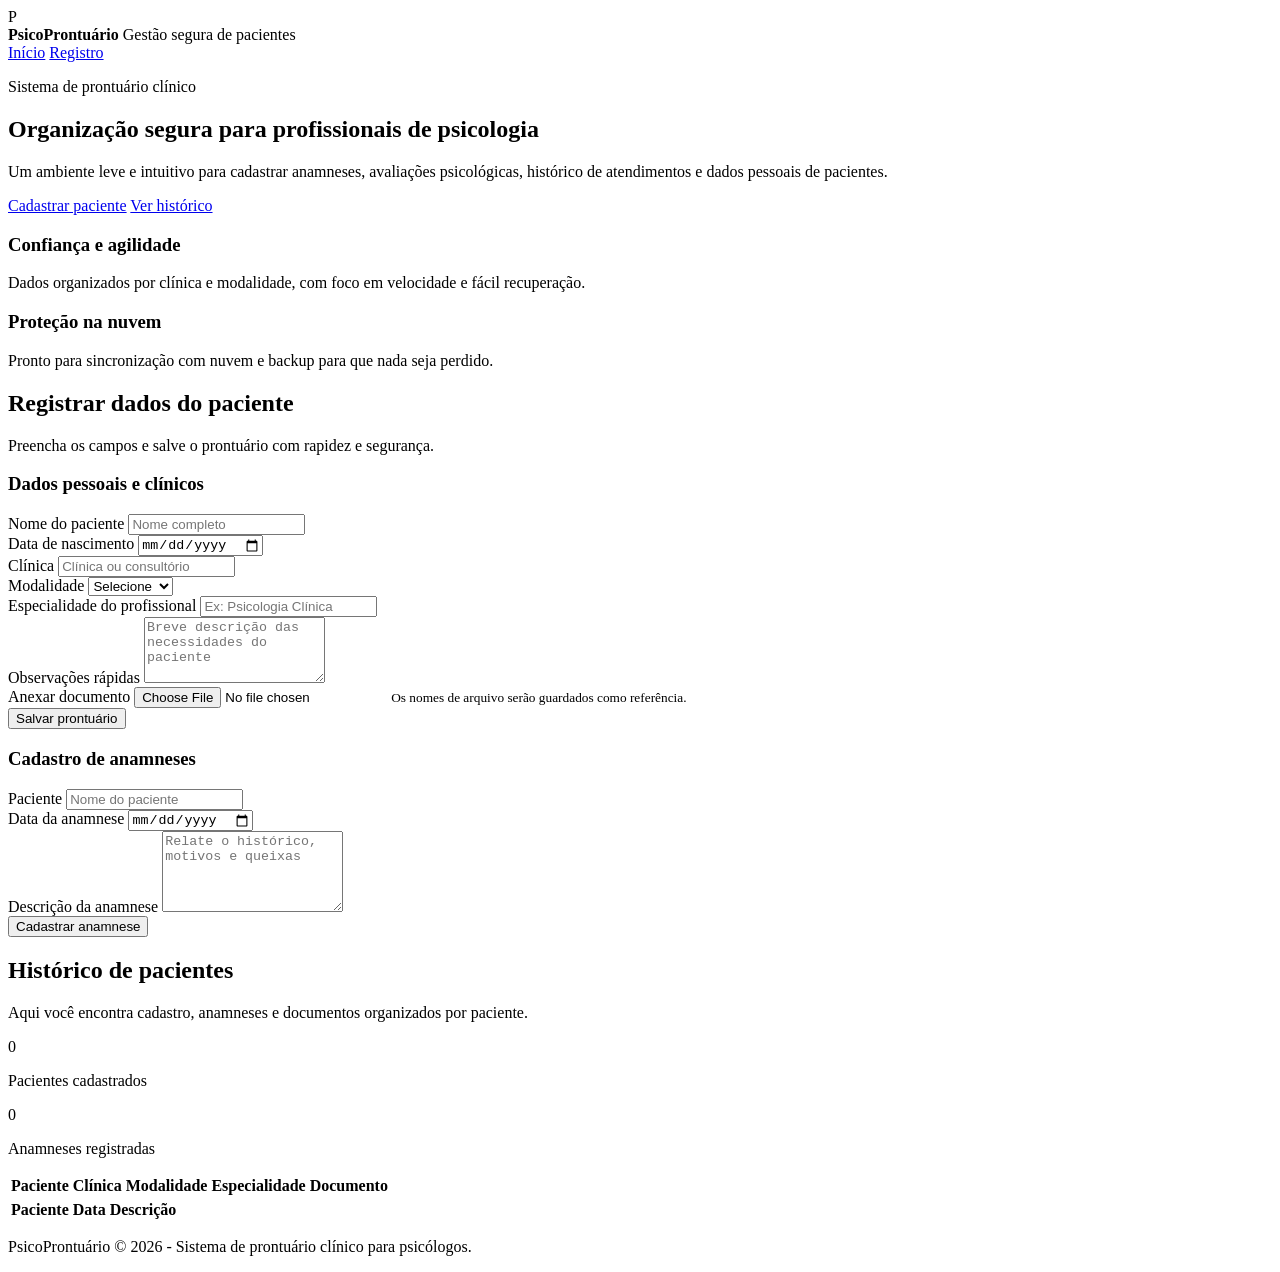
==== index.html @ a4d18a3f "Add initial HTML structure for psychological record system" ====
<!DOCTYPE html>
<html lang="pt-BR">
<head>
    <meta charset="UTF-8" />
    <meta name="viewport" content="width=device-width, initial-scale=1.0" />
    <title>Prontuário Psicológico</title>
    <link rel="stylesheet" href="style.css" />
    <script defer src="script.js"></script>
</head>
<body>
    <div class="page-frame">
        <header class="topbar">
            <div class="brand">
                <div class="logo-mark">P</div>
                <div>
                    <strong>PsicoProntuário</strong>
                    <span>Gestão segura de pacientes</span>
                </div>
            </div>
            <nav class="main-nav">
                <a href="#inicio">Início</a>
                <a href="#registro">Registro</a>
            </nav>
        </header>

        <main>
            <section class="hero" id="inicio">
                <div class="hero-copy">
                    <p class="eyebrow">Sistema de prontuário clínico</p>
                    <h1>Organização segura para profissionais de psicologia</h1>
                    <p>Um ambiente leve e intuitivo para cadastrar anamneses, avaliações psicológicas, histórico de atendimentos e dados pessoais de pacientes.</p>
                    <div class="hero-actions">
                        <a href="#registro" class="btn btn-primary">Cadastrar paciente</a>
                        <a href="#historico" class="btn btn-secondary">Ver histórico</a>
                    </div>
                </div>
                <div class="hero-panel">
                    <div class="panel-card">
                        <h3>Confiança e agilidade</h3>
                        <p>Dados organizados por clínica e modalidade, com foco em velocidade e fácil recuperação.</p>
                    </div>
                    <div class="panel-card highlight">
                        <h3>Proteção na nuvem</h3>
                        <p>Pronto para sincronização com nuvem e backup para que nada seja perdido.</p>
                    </div>
                </div>
            </section>

            <section class="record" id="registro">
                <div class="section-header">
                    <h2>Registrar dados do paciente</h2>
                    <p>Preencha os campos e salve o prontuário com rapidez e segurança.</p>
                </div>
                <div class="record-grid">
                    <form id="patient-form" class="record-form">
                        <h3>Dados pessoais e clínicos</h3>
                        <div class="field-row">
                            <label>Nome do paciente</label>
                            <input type="text" id="patient-name" placeholder="Nome completo" required />
                        </div>
                        <div class="field-row">
                            <label>Data de nascimento</label>
                            <input type="date" id="patient-birth" required />
                        </div>
                        <div class="field-row">
                            <label>Clínica</label>
                            <input type="text" id="patient-clinic" placeholder="Clínica ou consultório" required />
                        </div>
                        <div class="field-row split">
                            <div>
                                <label>Modalidade</label>
                                <select id="patient-mode" required>
                                    <option value="">Selecione</option>
                                    <option value="Presencial">Presencial</option>
                                    <option value="Online">Online</option>
                                </select>
                            </div>
                            <div>
                                <label>Especialidade do profissional</label>
                                <input type="text" id="patient-specialty" placeholder="Ex: Psicologia Clínica" required />
                            </div>
                        </div>
                        <div class="field-row">
                            <label>Observações rápidas</label>
                            <textarea id="patient-notes" rows="4" placeholder="Breve descrição das necessidades do paciente"></textarea>
                        </div>
                        <div class="field-row">
                            <label>Anexar documento</label>
                            <input type="file" id="patient-file" />
                            <small>Os nomes de arquivo serão guardados como referência.</small>
                        </div>
                        <button type="submit" class="btn btn-primary">Salvar prontuário</button>
                    </form>

                    <form id="anamnesis-form" class="record-form">
                        <h3>Cadastro de anamneses</h3>
                        <div class="field-row">
                            <label>Paciente</label>
                            <input type="text" id="anamnese-name" placeholder="Nome do paciente" required />
                        </div>
                        <div class="field-row">
                            <label>Data da anamnese</label>
                            <input type="date" id="anamnese-date" required />
                        </div>
                        <div class="field-row">
                            <label>Descrição da anamnese</label>
                            <textarea id="anamnese-notes" rows="5" placeholder="Relate o histórico, motivos e queixas"></textarea>
                        </div>
                        <button type="submit" class="btn btn-secondary">Cadastrar anamnese</button>
                    </form>
                </div>
            </section>

            <section class="history" id="historico">
                <div class="section-header">
                    <h2>Histórico de pacientes</h2>
                    <p>Aqui você encontra cadastro, anamneses e documentos organizados por paciente.</p>
                </div>
                <div class="history-summary">
                    <div class="summary-card">
                        <span class="summary-number" id="summary-patients">0</span>
                        <p>Pacientes cadastrados</p>
                    </div>
                    <div class="summary-card">
                        <span class="summary-number" id="summary-anamneses">0</span>
                        <p>Anamneses registradas</p>
                    </div>
                </div>
                <div class="table-wrap">
                    <table>
                        <thead>
                            <tr>
                                <th>Paciente</th>
                                <th>Clínica</th>
                                <th>Modalidade</th>
                                <th>Especialidade</th>
                                <th>Documento</th>
                            </tr>
                        </thead>
                        <tbody id="patient-table-body">
                        </tbody>
                    </table>
                </div>
                <div class="table-wrap">
                    <table>
                        <thead>
                            <tr>
                                <th>Paciente</th>
                                <th>Data</th>
                                <th>Descrição</th>
                            </tr>
                        </thead>
                        <tbody id="anamnesis-table-body">
                        </tbody>
                    </table>
                </div>
            </section>
        </main>

        <footer>
            <p>PsicoProntuário © 2026 - Sistema de prontuário clínico para psicólogos.</p>
        </footer>
    </div>
</body>
</html>
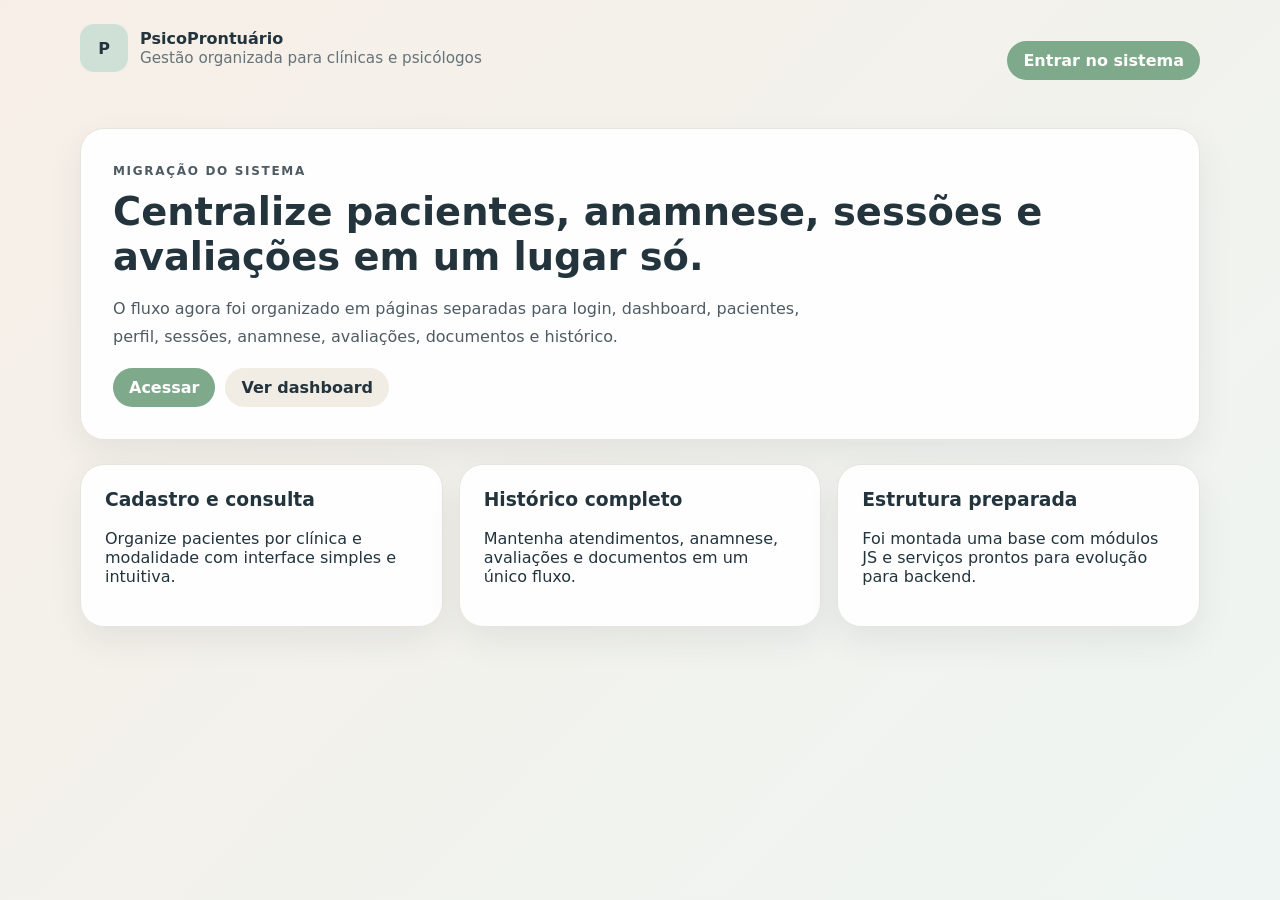
==== commit 45c84394: "Add files via upload" ====
--- a/index.html
+++ b/index.html
@@ -1,165 +1,48 @@
-<!DOCTYPE html>
-<html lang="pt-BR">
-<head>
-    <meta charset="UTF-8" />
-    <meta name="viewport" content="width=device-width, initial-scale=1.0" />
-    <title>Prontuário Psicológico</title>
-    <link rel="stylesheet" href="style.css" />
-    <script defer src="script.js"></script>
-</head>
-<body>
-    <div class="page-frame">
-        <header class="topbar">
-            <div class="brand">
-                <div class="logo-mark">P</div>
-                <div>
-                    <strong>PsicoProntuário</strong>
-                    <span>Gestão segura de pacientes</span>
-                </div>
-            </div>
-            <nav class="main-nav">
-                <a href="#inicio">Início</a>
-                <a href="#registro">Registro</a>
-            </nav>
-        </header>
-
-        <main>
-            <section class="hero" id="inicio">
-                <div class="hero-copy">
-                    <p class="eyebrow">Sistema de prontuário clínico</p>
-                    <h1>Organização segura para profissionais de psicologia</h1>
-                    <p>Um ambiente leve e intuitivo para cadastrar anamneses, avaliações psicológicas, histórico de atendimentos e dados pessoais de pacientes.</p>
-                    <div class="hero-actions">
-                        <a href="#registro" class="btn btn-primary">Cadastrar paciente</a>
-                        <a href="#historico" class="btn btn-secondary">Ver histórico</a>
-                    </div>
-                </div>
-                <div class="hero-panel">
-                    <div class="panel-card">
-                        <h3>Confiança e agilidade</h3>
-                        <p>Dados organizados por clínica e modalidade, com foco em velocidade e fácil recuperação.</p>
-                    </div>
-                    <div class="panel-card highlight">
-                        <h3>Proteção na nuvem</h3>
-                        <p>Pronto para sincronização com nuvem e backup para que nada seja perdido.</p>
-                    </div>
-                </div>
-            </section>
-
-            <section class="record" id="registro">
-                <div class="section-header">
-                    <h2>Registrar dados do paciente</h2>
-                    <p>Preencha os campos e salve o prontuário com rapidez e segurança.</p>
-                </div>
-                <div class="record-grid">
-                    <form id="patient-form" class="record-form">
-                        <h3>Dados pessoais e clínicos</h3>
-                        <div class="field-row">
-                            <label>Nome do paciente</label>
-                            <input type="text" id="patient-name" placeholder="Nome completo" required />
-                        </div>
-                        <div class="field-row">
-                            <label>Data de nascimento</label>
-                            <input type="date" id="patient-birth" required />
-                        </div>
-                        <div class="field-row">
-                            <label>Clínica</label>
-                            <input type="text" id="patient-clinic" placeholder="Clínica ou consultório" required />
-                        </div>
-                        <div class="field-row split">
-                            <div>
-                                <label>Modalidade</label>
-                                <select id="patient-mode" required>
-                                    <option value="">Selecione</option>
-                                    <option value="Presencial">Presencial</option>
-                                    <option value="Online">Online</option>
-                                </select>
-                            </div>
-                            <div>
-                                <label>Especialidade do profissional</label>
-                                <input type="text" id="patient-specialty" placeholder="Ex: Psicologia Clínica" required />
-                            </div>
-                        </div>
-                        <div class="field-row">
-                            <label>Observações rápidas</label>
-                            <textarea id="patient-notes" rows="4" placeholder="Breve descrição das necessidades do paciente"></textarea>
-                        </div>
-                        <div class="field-row">
-                            <label>Anexar documento</label>
-                            <input type="file" id="patient-file" />
-                            <small>Os nomes de arquivo serão guardados como referência.</small>
-                        </div>
-                        <button type="submit" class="btn btn-primary">Salvar prontuário</button>
-                    </form>
-
-                    <form id="anamnesis-form" class="record-form">
-                        <h3>Cadastro de anamneses</h3>
-                        <div class="field-row">
-                            <label>Paciente</label>
-                            <input type="text" id="anamnese-name" placeholder="Nome do paciente" required />
-                        </div>
-                        <div class="field-row">
-                            <label>Data da anamnese</label>
-                            <input type="date" id="anamnese-date" required />
-                        </div>
-                        <div class="field-row">
-                            <label>Descrição da anamnese</label>
-                            <textarea id="anamnese-notes" rows="5" placeholder="Relate o histórico, motivos e queixas"></textarea>
-                        </div>
-                        <button type="submit" class="btn btn-secondary">Cadastrar anamnese</button>
-                    </form>
-                </div>
-            </section>
-
-            <section class="history" id="historico">
-                <div class="section-header">
-                    <h2>Histórico de pacientes</h2>
-                    <p>Aqui você encontra cadastro, anamneses e documentos organizados por paciente.</p>
-                </div>
-                <div class="history-summary">
-                    <div class="summary-card">
-                        <span class="summary-number" id="summary-patients">0</span>
-                        <p>Pacientes cadastrados</p>
-                    </div>
-                    <div class="summary-card">
-                        <span class="summary-number" id="summary-anamneses">0</span>
-                        <p>Anamneses registradas</p>
-                    </div>
-                </div>
-                <div class="table-wrap">
-                    <table>
-                        <thead>
-                            <tr>
-                                <th>Paciente</th>
-                                <th>Clínica</th>
-                                <th>Modalidade</th>
-                                <th>Especialidade</th>
-                                <th>Documento</th>
-                            </tr>
-                        </thead>
-                        <tbody id="patient-table-body">
-                        </tbody>
-                    </table>
-                </div>
-                <div class="table-wrap">
-                    <table>
-                        <thead>
-                            <tr>
-                                <th>Paciente</th>
-                                <th>Data</th>
-                                <th>Descrição</th>
-                            </tr>
-                        </thead>
-                        <tbody id="anamnesis-table-body">
-                        </tbody>
-                    </table>
-                </div>
-            </section>
-        </main>
-
-        <footer>
-            <p>PsicoProntuário © 2026 - Sistema de prontuário clínico para psicólogos.</p>
-        </footer>
-    </div>
-</body>
-</html>
+<!DOCTYPE html>
+<html lang="pt-BR">
+<head>
+  <meta charset="UTF-8" />
+  <meta name="viewport" content="width=device-width, initial-scale=1.0" />
+  <title>PsicoProntuário</title>
+  <link rel="stylesheet" href="style.css" />
+</head>
+<body class="landing-page">
+  <header class="landing-header">
+    <div class="brand">
+      <div class="logo-mark">P</div>
+      <div>
+        <strong>PsicoProntuário</strong>
+        <span>Gestão organizada para clínicas e psicólogos</span>
+      </div>
+    </div>
+    <a class="btn btn-primary" href="login.html">Entrar no sistema</a>
+  </header>
+
+  <main class="landing-shell">
+    <section class="hero-card">
+      <p class="eyebrow">Migração do sistema</p>
+      <h1>Centralize pacientes, anamnese, sessões e avaliações em um lugar só.</h1>
+      <p>O fluxo agora foi organizado em páginas separadas para login, dashboard, pacientes, perfil, sessões, anamnese, avaliações, documentos e histórico.</p>
+      <div class="actions-row">
+        <a class="btn btn-primary" href="login.html">Acessar</a>
+        <a class="btn btn-secondary" href="dashboard.html">Ver dashboard</a>
+      </div>
+    </section>
+
+    <section class="landing-grid">
+      <article class="card">
+        <h3>Cadastro e consulta</h3>
+        <p>Organize pacientes por clínica e modalidade com interface simples e intuitiva.</p>
+      </article>
+      <article class="card">
+        <h3>Histórico completo</h3>
+        <p>Mantenha atendimentos, anamnese, avaliações e documentos em um único fluxo.</p>
+      </article>
+      <article class="card">
+        <h3>Estrutura preparada</h3>
+        <p>Foi montada uma base com módulos JS e serviços prontos para evolução para backend.</p>
+      </article>
+    </section>
+  </main>
+</body>
+</html>
--- a/style.css
+++ b/style.css
@@ -0,0 +1,354 @@
+:root {
+  color-scheme: light;
+  font-family: Inter, system-ui, -apple-system, BlinkMacSystemFont, "Segoe UI", sans-serif;
+  color: #23343d;
+  background: #f6efe8;
+}
+
+* {
+  box-sizing: border-box;
+}
+
+body {
+  margin: 0;
+  min-height: 100vh;
+  background: linear-gradient(135deg, #f7efe7 0%, #eef5f2 100%);
+  color: #23343d;
+}
+
+img {
+  max-width: 100%;
+}
+
+.brand {
+  display: flex;
+  align-items: center;
+  gap: 12px;
+  margin-bottom: 24px;
+}
+
+.logo-mark {
+  width: 48px;
+  height: 48px;
+  border-radius: 14px;
+  display: grid;
+  place-items: center;
+  background: #cfe1d6;
+  color: #23343d;
+  font-weight: 700;
+}
+
+.brand strong {
+  display: block;
+}
+
+.brand span {
+  color: #65727a;
+  font-size: 0.95rem;
+}
+
+.landing-page {
+  padding: 24px;
+}
+
+.landing-header {
+  display: flex;
+  justify-content: space-between;
+  align-items: center;
+  gap: 16px;
+  max-width: 1120px;
+  margin: 0 auto 32px;
+}
+
+.landing-shell {
+  max-width: 1120px;
+  margin: 0 auto;
+  display: grid;
+  gap: 24px;
+}
+
+.hero-card,
+.card,
+.auth-card,
+.summary-card,
+.profile-card {
+  background: rgba(255,255,255,0.95);
+  border: 1px solid #e6e4de;
+  border-radius: 24px;
+  box-shadow: 0 14px 34px rgba(36, 52, 61, 0.08);
+}
+
+.hero-card {
+  padding: 32px;
+}
+
+.hero-card h1 {
+  font-size: clamp(1.8rem, 3vw, 2.6rem);
+  margin: 0 0 12px;
+}
+
+.hero-card p {
+  color: #4e5b62;
+  line-height: 1.8;
+  max-width: 700px;
+}
+
+.landing-grid {
+  display: grid;
+  grid-template-columns: repeat(3, minmax(0, 1fr));
+  gap: 16px;
+}
+
+.card {
+  padding: 24px;
+}
+
+.card h2,
+.card h3,
+.profile-card h2 {
+  margin-top: 0;
+}
+
+.app-shell {
+  display: grid;
+  grid-template-columns: 260px 1fr;
+  min-height: 100vh;
+}
+
+.sidebar {
+  background: rgba(255,255,255,0.85);
+  padding: 24px 18px;
+  border-right: 1px solid #e4e1d9;
+}
+
+.side-nav {
+  display: grid;
+  gap: 8px;
+}
+
+.side-nav a {
+  color: #23343d;
+  text-decoration: none;
+  padding: 10px 12px;
+  border-radius: 10px;
+  font-weight: 600;
+}
+
+.side-nav a.active,
+.side-nav a:hover {
+  background: #e5f1e7;
+}
+
+.content {
+  padding: 24px;
+}
+
+.page-header {
+  display: flex;
+  justify-content: space-between;
+  align-items: center;
+  gap: 16px;
+  margin-bottom: 20px;
+}
+
+.user-bar {
+  display: flex;
+  align-items: center;
+  gap: 10px;
+}
+
+.eyebrow {
+  margin: 0 0 6px;
+  text-transform: uppercase;
+  letter-spacing: 0.14em;
+  font-size: 0.75rem;
+  font-weight: 700;
+  color: #7a8d7f;
+}
+
+.stats-grid {
+  display: grid;
+  grid-template-columns: repeat(5, minmax(0, 1fr));
+  gap: 16px;
+  margin-bottom: 20px;
+}
+
+.summary-card {
+  padding: 22px;
+  cursor: pointer;
+}
+
+.summary-card h3 {
+  font-size: 1.8rem;
+  margin: 0 0 6px;
+}
+
+.summary-card p {
+  margin: 0;
+  color: #5d6b72;
+}
+
+.summary-card.compact {
+  cursor: default;
+}
+
+.btn {
+  border: none;
+  border-radius: 999px;
+  padding: 10px 16px;
+  font-weight: 700;
+  cursor: pointer;
+  text-decoration: none;
+  display: inline-flex;
+  align-items: center;
+  justify-content: center;
+}
+
+.btn-primary {
+  background: #7ea98b;
+  color: #fff;
+}
+
+.btn-secondary {
+  background: #f1ece4;
+  color: #23343d;
+}
+
+.actions-row {
+  display: flex;
+  gap: 10px;
+  flex-wrap: wrap;
+  margin-top: 16px;
+}
+
+.stack-form {
+  display: grid;
+  gap: 14px;
+}
+
+.field-row {
+  display: flex;
+  flex-direction: column;
+  gap: 8px;
+}
+
+.field-row.split {
+  display: grid;
+  grid-template-columns: repeat(2, minmax(0, 1fr));
+  gap: 14px;
+}
+
+.field-row input,
+.field-row select,
+.field-row textarea {
+  border: 1px solid #d7d9dc;
+  border-radius: 12px;
+  padding: 12px 14px;
+  font: inherit;
+  background: #fcfbf8;
+}
+
+.list-stack {
+  display: grid;
+  gap: 12px;
+}
+
+.card-list-item {
+  display: flex;
+  justify-content: space-between;
+  align-items: center;
+  gap: 12px;
+  padding: 16px 18px;
+  background: #f8f4eb;
+  border-radius: 16px;
+}
+
+.card-list-item h3 {
+  margin: 0 0 6px;
+}
+
+.empty-state {
+  padding: 16px;
+  border-radius: 14px;
+  background: #f4efe8;
+  color: #59646a;
+}
+
+.profile-card {
+  padding: 24px;
+}
+
+.stats-grid {
+  display: grid;
+  grid-template-columns: repeat(4, minmax(0, 1fr));
+  gap: 14px;
+  margin-top: 18px;
+}
+
+.auth-page {
+  display: grid;
+  place-items: center;
+  padding: 24px;
+}
+
+.auth-card {
+  width: min(100%, 440px);
+  padding: 32px;
+}
+
+.message {
+  min-height: 20px;
+  color: #7a8d7f;
+  margin-top: 12px;
+}
+
+@media (max-width: 1080px) {
+  .stats-grid {
+    grid-template-columns: repeat(3, minmax(0, 1fr));
+  }
+}
+
+@media (max-width: 880px) {
+  .app-shell {
+    grid-template-columns: 1fr;
+  }
+
+  .sidebar {
+    border-right: none;
+    border-bottom: 1px solid #e4e1d9;
+  }
+
+  .landing-grid {
+    grid-template-columns: 1fr;
+  }
+
+  .stats-grid,
+  .field-row.split {
+    grid-template-columns: 1fr;
+  }
+}
+
+@media (max-width: 680px) {
+  .landing-page,
+  .content {
+    padding: 16px;
+  }
+
+  .landing-header,
+  .page-header {
+    flex-direction: column;
+    align-items: flex-start;
+  }
+
+  .hero-card,
+  .card,
+  .auth-card,
+  .summary-card,
+  .profile-card {
+    padding: 18px;
+  }
+
+  .stats-grid {
+    grid-template-columns: 1fr;
+  }
+}
